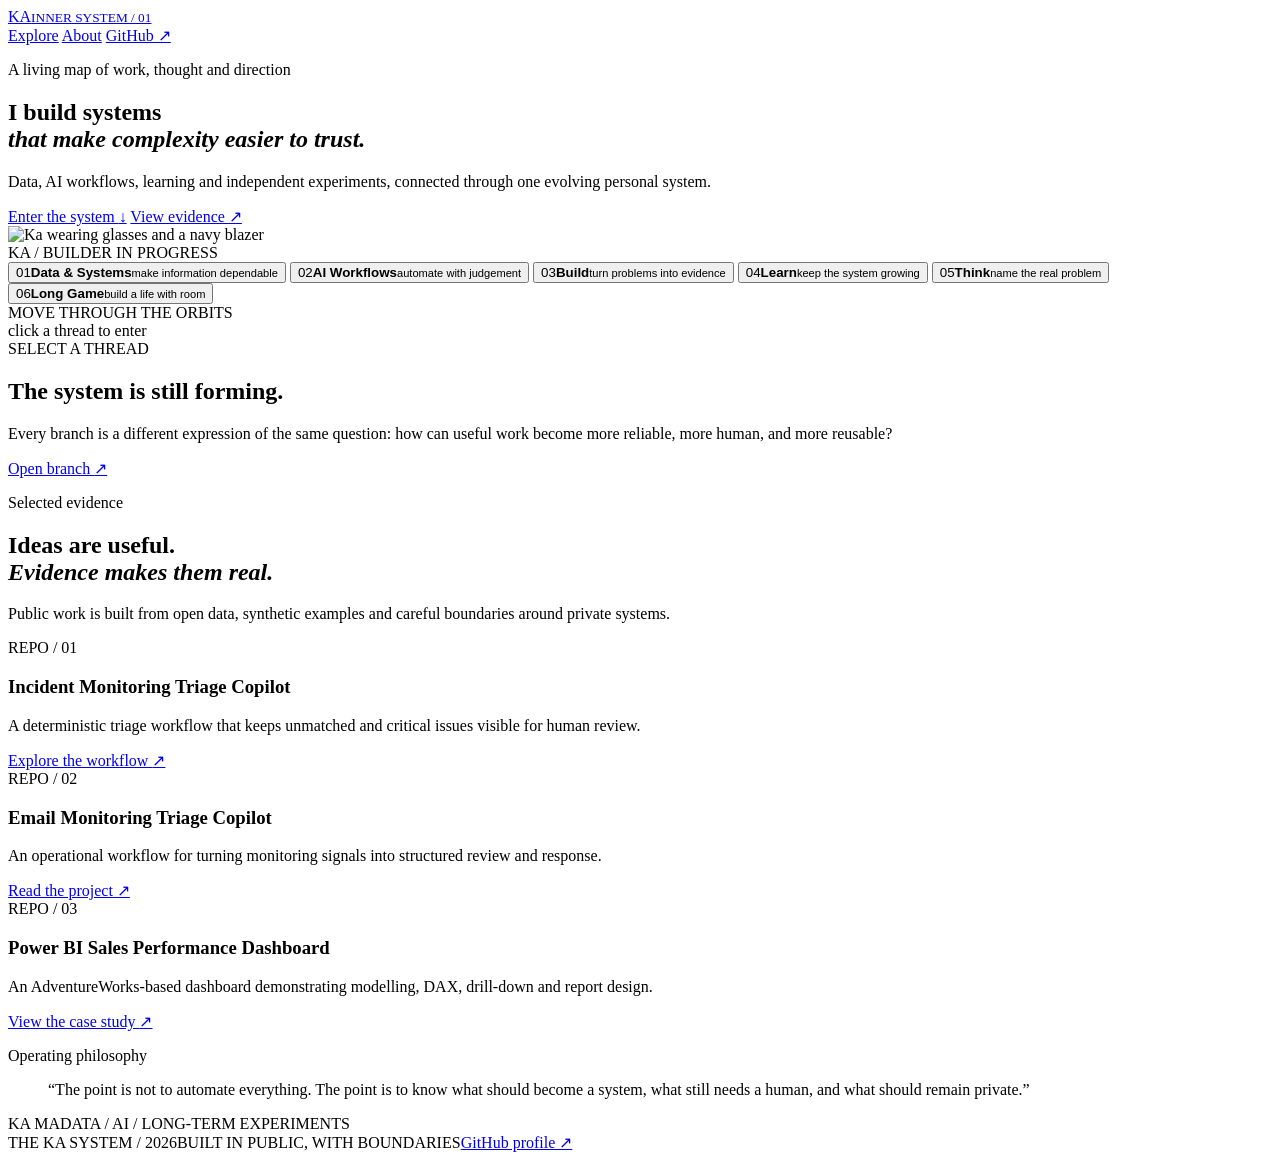
==== index.html @ 52c5c3d7 "Add index.html" ====
<!doctype html>
<html lang="en">
  <head>
    <meta charset="UTF-8" />
    <meta name="viewport" content="width=device-width, initial-scale=1.0" />
    <meta name="description" content="The Ka System: a living map of data, AI workflows, learning, and long-term experiments." />
    <title>The Ka System</title>
    <link rel="preconnect" href="https://fonts.googleapis.com" />
    <link rel="preconnect" href="https://fonts.gstatic.com" crossorigin />
    <link href="https://fonts.googleapis.com/css2?family=DM+Mono:wght@400;500&family=Manrope:wght@400;500;600;700;800&display=swap" rel="stylesheet" />
    <link rel="stylesheet" href="styles.css" />
    <link rel="stylesheet" href="portrait-overrides.css" />
  </head>
  <body>
    <div class="noise" aria-hidden="true"></div>
    <header class="topbar">
      <a class="brand" href="#top" aria-label="The Ka System home"><span>KA</span><small>INNER SYSTEM / 01</small></a>
      <nav class="topnav" aria-label="Primary navigation">
        <a href="#map">Explore</a>
        <a href="about/">About</a>
        <a class="outline-link" href="https://github.com/Ka-Chun-Ma" target="_blank" rel="noreferrer">GitHub ↗</a>
      </nav>
    </header>

    <main id="top">
      <section class="hero" aria-labelledby="hero-title">
        <div class="hero-copy">
          <p class="eyebrow">A living map of work, thought and direction</p>
          <h1 id="hero-title">I build systems<br /><em>that make complexity easier to trust.</em></h1>
          <p class="lede">Data, AI workflows, learning and independent experiments, connected through one evolving personal system.</p>
          <div class="hero-actions">
            <a class="primary-button" href="#map">Enter the system <span>↓</span></a>
            <a class="text-button" href="projects/">View evidence <span>↗</span></a>
          </div>
        </div>

        <div class="scene" id="map" aria-label="Interactive map of Ka's interests">
          <div class="stars" aria-hidden="true"></div>
          <div class="orbit orbit-one"></div>
          <div class="orbit orbit-two"></div>
          <div class="portrait-shell" aria-label="Portrait of Ka">
            <div class="portrait-glow"></div>
            <div class="portrait-frame"><img src="assets/ka-linkedin.png" alt="Ka wearing glasses and a navy blazer" /><span class="portrait-scan"></span></div>
            <span class="portrait-label">KA / BUILDER IN PROGRESS</span>
          </div>

          <button class="node node-data" data-branch="data"><span class="node-number">01</span><strong>Data & Systems</strong><small>make information dependable</small></button>
          <button class="node node-ai" data-branch="ai"><span class="node-number">02</span><strong>AI Workflows</strong><small>automate with judgement</small></button>
          <button class="node node-build" data-branch="build"><span class="node-number">03</span><strong>Build</strong><small>turn problems into evidence</small></button>
          <button class="node node-learn" data-branch="learn"><span class="node-number">04</span><strong>Learn</strong><small>keep the system growing</small></button>
          <button class="node node-think" data-branch="think"><span class="node-number">05</span><strong>Think</strong><small>name the real problem</small></button>
          <button class="node node-life" data-branch="life"><span class="node-number">06</span><strong>Long Game</strong><small>build a life with room</small></button>
          <div class="scene-caption">MOVE THROUGH THE ORBITS<br /><span>click a thread to enter</span></div>
        </div>
      </section>

      <section class="branch-panel" id="branch-panel" aria-live="polite">
        <div class="panel-index" id="panel-index">SELECT A THREAD</div>
        <div><h2 id="panel-title">The system is still forming.</h2><p id="panel-copy">Every branch is a different expression of the same question: how can useful work become more reliable, more human, and more reusable?</p></div>
        <a class="panel-link" id="panel-link" href="#build">Open branch <span>↗</span></a>
      </section>

      <section class="evidence-section" id="build">
        <div class="section-heading"><p class="eyebrow">Selected evidence</p><h2>Ideas are useful.<br /><em>Evidence makes them real.</em></h2><p>Public work is built from open data, synthetic examples and careful boundaries around private systems.</p></div>
        <div class="evidence-grid">
          <article class="evidence-card featured"><span class="card-tag">REPO / 01</span><h3>Incident Monitoring Triage Copilot</h3><p>A deterministic triage workflow that keeps unmatched and critical issues visible for human review.</p><a href="workflows/incident-triage/">Explore the workflow <span>↗</span></a></article>
          <article class="evidence-card"><span class="card-tag">REPO / 02</span><h3>Email Monitoring Triage Copilot</h3><p>An operational workflow for turning monitoring signals into structured review and response.</p><a href="projects/email-monitoring-triage-copilot/">Read the project <span>↗</span></a></article>
          <article class="evidence-card"><span class="card-tag">REPO / 03</span><h3>Power BI Sales Performance Dashboard</h3><p>An AdventureWorks-based dashboard demonstrating modelling, DAX, drill-down and report design.</p><a href="projects/powerbi-sales-performance-dashboard/">View the case study <span>↗</span></a></article>
        </div>
      </section>

      <section class="manifesto" id="about"><p class="eyebrow">Operating philosophy</p><blockquote>“The point is not to automate everything. The point is to know what should become a system, what still needs a human, and what should remain private.”</blockquote><div class="manifesto-meta"><span>KA MA</span><span>DATA / AI / LONG-TERM EXPERIMENTS</span></div></section>
    </main>

    <footer><span>THE KA SYSTEM / 2026</span><span>BUILT IN PUBLIC, WITH BOUNDARIES</span><a href="https://github.com/Ka-Chun-Ma" target="_blank" rel="noreferrer">GitHub profile ↗</a></footer>
    <script src="script.js"></script>
  </body>
</html>
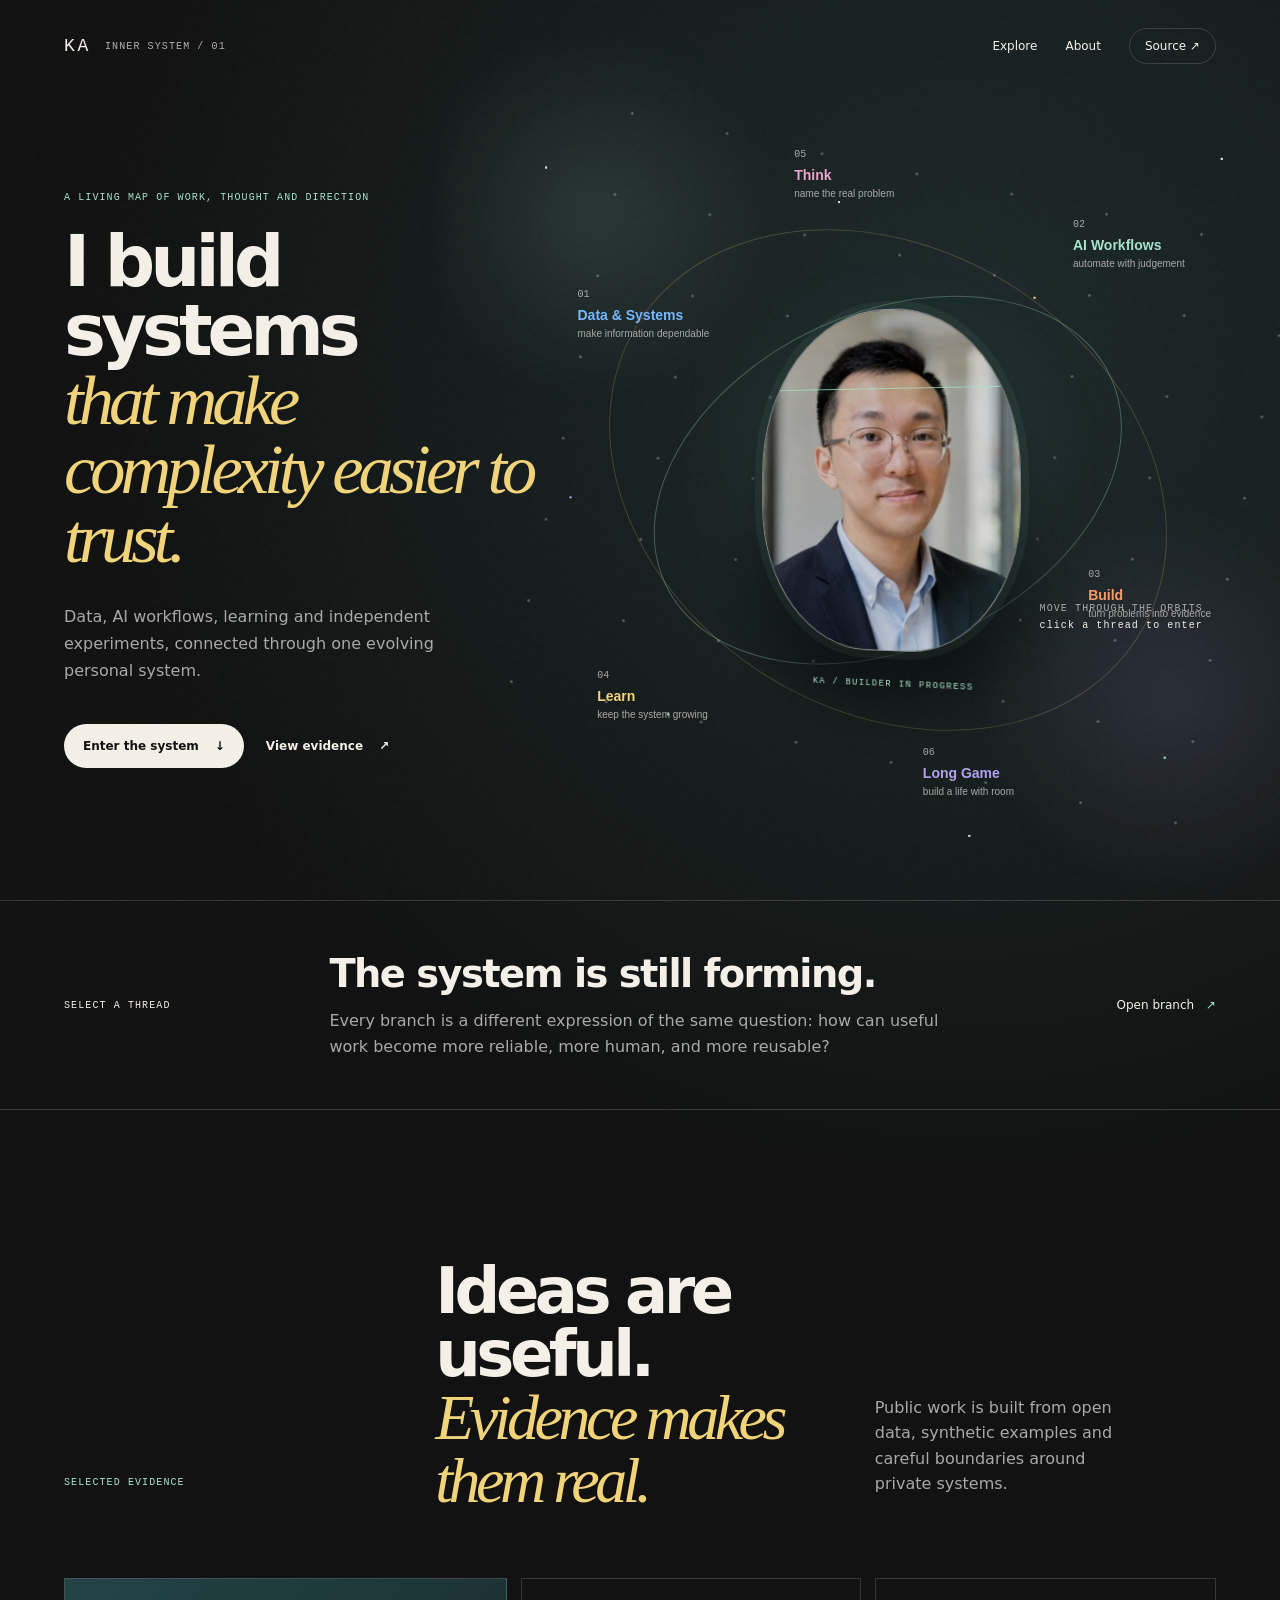
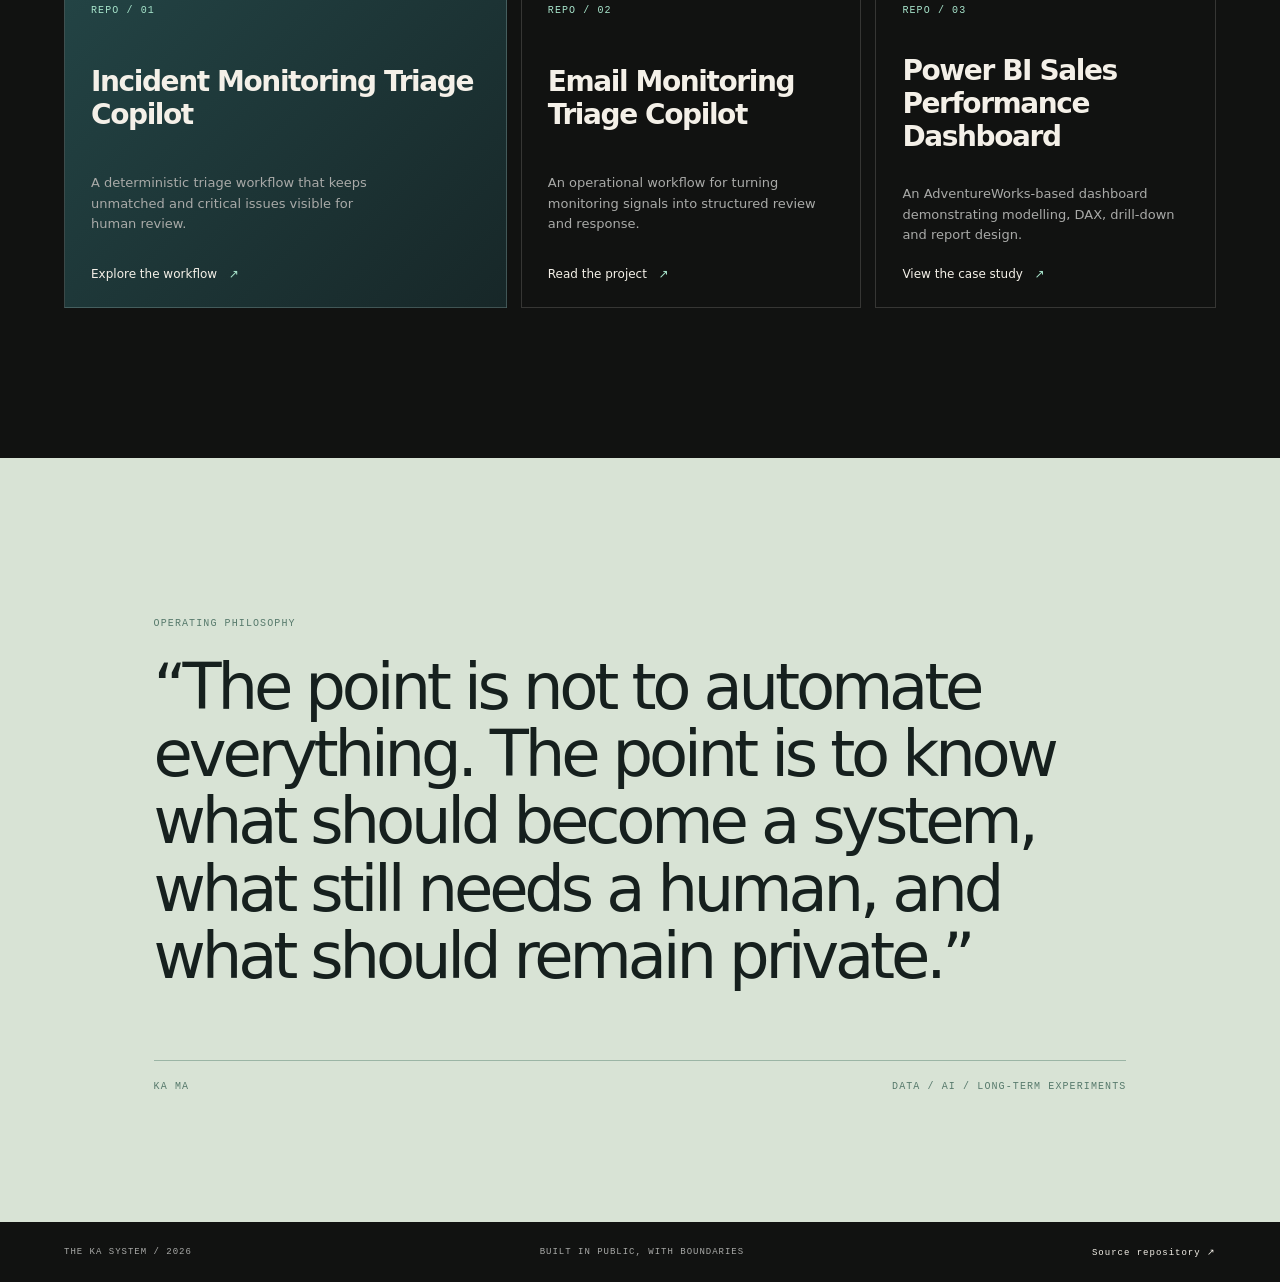
==== commit f31762a7: "Point homepage source links to this repository" ====
--- a/index.html
+++ b/index.html
@@ -18,7 +18,7 @@
       <nav class="topnav" aria-label="Primary navigation">
         <a href="#map">Explore</a>
         <a href="about/">About</a>
-        <a class="outline-link" href="https://github.com/Ka-Chun-Ma" target="_blank" rel="noreferrer">GitHub ↗</a>
+        <a class="outline-link" href="https://github.com/Ka-Chun-Ma/the-ka-system" target="_blank" rel="noreferrer">Source ↗</a>
       </nav>
     </header>
 
@@ -72,7 +72,7 @@
       <section class="manifesto" id="about"><p class="eyebrow">Operating philosophy</p><blockquote>“The point is not to automate everything. The point is to know what should become a system, what still needs a human, and what should remain private.”</blockquote><div class="manifesto-meta"><span>KA MA</span><span>DATA / AI / LONG-TERM EXPERIMENTS</span></div></section>
     </main>
 
-    <footer><span>THE KA SYSTEM / 2026</span><span>BUILT IN PUBLIC, WITH BOUNDARIES</span><a href="https://github.com/Ka-Chun-Ma" target="_blank" rel="noreferrer">GitHub profile ↗</a></footer>
+    <footer><span>THE KA SYSTEM / 2026</span><span>BUILT IN PUBLIC, WITH BOUNDARIES</span><a href="https://github.com/Ka-Chun-Ma/the-ka-system" target="_blank" rel="noreferrer">Source repository ↗</a></footer>
     <script src="script.js"></script>
   </body>
 </html>
--- a/styles.css
+++ b/styles.css
@@ -0,0 +1 @@
+:root{--ink:#f4f0e8;--muted:#a9aaa8;--line:rgba(244,240,232,.16);--bg:#111211;--blue:#78b8ff;--mint:#a7e4cb;--orange:#ff9c68;--yellow:#f1d47a;--pink:#e7a6cc;--violet:#b6a2f4}*{box-sizing:border-box}html{scroll-behavior:smooth}body{margin:0;background:radial-gradient(circle at 75% 12%,#1d2a2b 0,#111211 32%,#111211 100%);color:var(--ink);font-family:Manrope,system-ui,sans-serif;overflow-x:hidden}.noise{position:fixed;inset:0;pointer-events:none;opacity:.055;z-index:20;background-image:url("data:image/svg+xml,%3Csvg viewBox='0 0 180 180' xmlns='http://www.w3.org/2000/svg'%3E%3Cfilter id='n'%3E%3CfeTurbulence type='fractalNoise' baseFrequency='.9' numOctaves='3' stitchTiles='stitch'/%3E%3C/filter%3E%3Crect width='100%25' height='100%25' filter='url(%23n)' opacity='.35'/%3E%3C/svg%3E")}.topbar{position:fixed;top:0;left:0;right:0;z-index:10;display:flex;align-items:center;justify-content:space-between;padding:28px 5vw;color:var(--ink);mix-blend-mode:screen}.brand{display:flex;align-items:center;gap:14px;color:inherit;text-decoration:none;font-family:'DM Mono',monospace}.brand span{font-size:18px;letter-spacing:.15em}.brand small,.eyebrow,.card-tag,.panel-index,.scene-caption,.manifesto-meta,footer{font-family:'DM Mono',monospace;letter-spacing:.11em;font-size:10px}.brand small{color:var(--muted)}.topnav{display:flex;gap:28px;align-items:center;font-size:12px}.topnav a{color:inherit;text-decoration:none}.outline-link{border:1px solid var(--line);border-radius:100px;padding:10px 15px}.hero{min-height:100vh;display:grid;grid-template-columns:43% 57%;align-items:center;padding:130px 5vw 70px;max-width:1600px;margin:auto}.hero-copy{position:relative;z-index:2;max-width:600px}.eyebrow{color:var(--mint);text-transform:uppercase;margin:0 0 25px}.hero h1{font-size:clamp(42px,5.5vw,86px);line-height:.98;letter-spacing:-.07em;margin:0 0 30px;font-weight:700}.hero h1 em,.evidence-section h2 em{font-family:Georgia,serif;font-weight:400;color:var(--yellow)}.lede{max-width:430px;font-size:16px;line-height:1.7;color:var(--muted)}.hero-actions{display:flex;gap:22px;align-items:center;margin-top:40px}.primary-button,.text-button{display:inline-flex;align-items:center;gap:16px;text-decoration:none;color:var(--bg);font-size:12px;font-weight:700}.primary-button{padding:15px 19px;border-radius:100px;background:var(--ink)}.text-button{color:var(--ink)}.scene{height:min(700px,75vw);min-height:520px;position:relative;perspective:1000px}.orbit{position:absolute;border:1px solid var(--line);border-radius:50%;left:50%;top:50%;transform:translate(-50%,-50%) rotate(-18deg);pointer-events:none}.orbit-one{width:75%;height:48%;border-color:rgba(167,228,203,.32);transform:translate(-50%,-50%) rotate(-25deg)}.orbit-two{width:90%;height:66%;border-color:rgba(241,212,122,.2);transform:translate(-50%,-50%) rotate(32deg)}.portrait-shell{position:absolute;left:50%;top:50%;width:250px;height:330px;transform:translate(-50%,-50%) rotateY(-12deg);transform-style:preserve-3d;filter:drop-shadow(0 35px 35px rgba(0,0,0,.35))}.portrait-glow{position:absolute;inset:20px -20px;background:radial-gradient(circle,#a7e4cb55,transparent 68%);filter:blur(25px)}.portrait{position:absolute;inset:0}.portrait-head{position:absolute;width:148px;height:190px;left:51px;top:34px;border-radius:48% 48% 45% 45%;background:linear-gradient(115deg,#f5c6a2,#b97768 65%,#754a55);box-shadow:inset -20px -12px 30px #502f42, inset 14px 8px 18px #ffe0b9;z-index:2}.hair{position:absolute;left:-4px;top:-10px;width:155px;height:83px;border-radius:55% 45% 25% 25%;background:#2b202a;transform:rotate(3deg);box-shadow:inset -14px -7px 14px #120f16}.portrait-ear{position:absolute;top:107px;width:27px;height:48px;border-radius:50%;background:#bb7b70}.portrait-ear.left{left:39px}.portrait-ear.right{right:39px}.brow{position:absolute;top:69px;width:34px;height:7px;border-top:4px solid #4c3034;border-radius:50%}.brow.left{left:27px;transform:rotate(-5deg)}.brow.right{right:27px;transform:rotate(5deg)}.eye{position:absolute;top:82px;width:13px;height:8px;border-radius:50%;background:#181719}.eye.left{left:38px}.eye.right{right:38px}.nose{position:absolute;top:86px;left:67px;width:13px;height:48px;border-right:2px solid #a15e5d;border-radius:50%}.mouth{position:absolute;top:148px;left:58px;width:33px;height:10px;border-bottom:3px solid #713c4b;border-radius:50%}.portrait-neck{position:absolute;left:91px;top:197px;width:68px;height:66px;background:linear-gradient(90deg,#9d625e,#d69a7b,#754a55);z-index:1}.portrait-shoulder{position:absolute;left:34px;top:244px;width:190px;height:80px;border-radius:55% 55% 20% 20%;background:linear-gradient(125deg,#5d7e82,#203538 65%,#152124);box-shadow:inset 18px 8px 25px #9bc8b655}.portrait-label{position:absolute;bottom:-33px;left:80px;color:var(--muted);font:10px 'DM Mono',monospace;letter-spacing:.2em}.node{position:absolute;border:0;background:none;color:var(--ink);text-align:left;cursor:pointer;z-index:3;padding:5px;transition:transform .35s ease,color .35s ease}.node:hover,.node:focus-visible{transform:scale(1.08);color:var(--mint);outline:none}.node-number{display:block;color:var(--muted);font:10px 'DM Mono',monospace;margin-bottom:7px}.node strong{display:block;font-size:14px}.node small{display:block;color:var(--muted);font-size:10px;margin-top:5px}.node-data{left:2%;top:22%;color:var(--blue)}.node-ai{right:4%;top:12%;color:var(--mint)}.node-build{right:0;top:62%;color:var(--orange)}.node-learn{left:5%;bottom:15%;color:var(--yellow)}.node-think{left:35%;top:2%;color:var(--pink)}.node-life{right:30%;bottom:4%;color:var(--violet)}.scene-caption{position:absolute;right:2%;bottom:28%;color:var(--muted);line-height:1.7}.scene-caption span{color:var(--ink)}.branch-panel{border-top:1px solid var(--line);border-bottom:1px solid var(--line);display:grid;grid-template-columns:20% 1fr auto;gap:35px;align-items:center;padding:50px 5vw;max-width:1600px;margin:auto}.branch-panel h2{font-size:clamp(26px,3vw,46px);letter-spacing:-.04em;margin:0 0 12px}.branch-panel p{color:var(--muted);max-width:650px;line-height:1.6;margin:0}.panel-link,.evidence-card a{color:var(--ink);text-decoration:none;font-size:12px;white-space:nowrap}.panel-link span,.evidence-card a span{color:var(--mint);padding-left:8px}.evidence-section{padding:150px 5vw;max-width:1600px;margin:auto}.section-heading{display:grid;grid-template-columns:1fr 1.2fr 1fr;gap:30px;align-items:end;margin-bottom:65px}.section-heading h2{font-size:clamp(36px,5vw,72px);line-height:.98;letter-spacing:-.07em;margin:0}.section-heading>p:last-child{color:var(--muted);line-height:1.6;max-width:270px}.evidence-grid{display:grid;grid-template-columns:1.3fr 1fr 1fr;gap:14px}.evidence-card{min-height:330px;border:1px solid var(--line);padding:26px;display:flex;flex-direction:column;justify-content:space-between;transition:background .3s,transform .3s}.evidence-card:hover{background:rgba(167,228,203,.06);transform:translateY(-5px)}.evidence-card.featured{background:linear-gradient(135deg,#234445,#172728)}.card-tag{color:var(--mint)}.evidence-card h3{font-size:28px;letter-spacing:-.05em;margin:30px 0 10px}.evidence-card p{color:var(--muted);line-height:1.6;font-size:13px;max-width:310px}.manifesto{padding:160px 12vw 130px;background:#d8e3d5;color:#16201e}.manifesto .eyebrow{color:#577a6c}.manifesto blockquote{font-size:clamp(32px,5vw,76px);line-height:1.05;letter-spacing:-.065em;max-width:1100px;margin:0 0 70px}.manifesto-meta{display:flex;justify-content:space-between;color:#577a6c;border-top:1px solid #9bb5a5;padding-top:20px}footer{display:flex;justify-content:space-between;padding:25px 5vw;color:var(--muted);font-size:9px}footer a{color:var(--ink);text-decoration:none}@media(max-width:900px){.hero{display:block;padding-top:150px}.hero-copy{margin-bottom:35px}.scene{height:600px;min-height:0}.branch-panel{grid-template-columns:1fr;gap:18px}.section-heading{grid-template-columns:1fr;gap:20px}.evidence-grid{grid-template-columns:1fr}.topnav a:not(.outline-link){display:none}}@media(max-width:560px){.topbar{padding:20px 22px}.hero{padding-left:22px;padding-right:22px}.hero h1{font-size:48px}.scene{height:540px;transform:scale(.92);transform-origin:top center;margin-bottom:-45px}.portrait-shell{transform:translate(-50%,-50%) rotateY(-12deg) scale(.82)}.node strong{font-size:12px}.node small{display:none}.node-data{left:-2%}.node-ai{right:-1%}.node-build{right:-7%}.node-think{left:31%}.node-life{right:24%}.branch-panel,.evidence-section{padding-left:22px;padding-right:22px}.manifesto{padding:100px 22px}.manifesto-meta{flex-direction:column;gap:10px}footer{padding:22px;flex-wrap:wrap;gap:12px}}
--- a/portrait-overrides.css
+++ b/portrait-overrides.css
@@ -0,0 +1,16 @@
+/* Portrait and starfield layer */
+.scene{isolation:isolate;overflow:visible}
+.scene::before{content:"";position:absolute;inset:-18%;z-index:-3;background:radial-gradient(circle at 50% 50%,rgba(90,164,190,.16),transparent 33%),radial-gradient(circle at 17% 22%,rgba(167,228,203,.12),transparent 18%),radial-gradient(circle at 82% 73%,rgba(182,162,244,.12),transparent 20%);filter:blur(10px)}
+.stars{position:absolute;inset:-12%;z-index:-2;opacity:.8;background-image:radial-gradient(circle at 8% 14%,#fff 0 1px,transparent 1.5px),radial-gradient(circle at 23% 77%,#a7e4cb 0 1px,transparent 1.7px),radial-gradient(circle at 44% 18%,#fff 0 1px,transparent 1.4px),radial-gradient(circle at 68% 29%,#f1d47a 0 1px,transparent 1.5px),radial-gradient(circle at 91% 13%,#fff 0 1px,transparent 1.6px),radial-gradient(circle at 84% 82%,#a7e4cb 0 1px,transparent 1.7px),radial-gradient(circle at 11% 52%,#b6a2f4 0 1px,transparent 1.5px),radial-gradient(circle at 60% 91%,#fff 0 1px,transparent 1.4px);animation:drift 18s ease-in-out infinite alternate}
+.stars::after{content:"";position:absolute;inset:10% 4%;background-image:radial-gradient(circle,#fff 0 1px,transparent 1.6px);background-size:97px 83px;opacity:.35;transform:rotate(12deg)}
+@keyframes drift{from{transform:translate3d(-5px,3px,0) scale(1)}to{transform:translate3d(7px,-5px,0) scale(1.04)}}
+.portrait-shell{width:264px;height:342px;transform:translate(-50%,-50%) rotateY(-12deg);transition:transform .25s ease;z-index:4}
+.portrait-glow{inset:-30px;background:radial-gradient(circle,rgba(120,184,255,.24),rgba(167,228,203,.12) 38%,transparent 70%);filter:blur(24px)}
+.portrait-frame{position:absolute;inset:0;overflow:hidden;border:1px solid rgba(244,240,232,.55);border-radius:48% 48% 42% 42%;background:#172426;box-shadow:0 0 0 8px rgba(167,228,203,.06),0 25px 65px rgba(0,0,0,.55),inset 0 0 35px rgba(167,228,203,.22);transform:translateZ(22px)}
+.portrait-frame::before{content:"";position:absolute;inset:0;z-index:2;background:linear-gradient(125deg,rgba(255,255,255,.23),transparent 25%,transparent 70%,rgba(78,210,194,.18));mix-blend-mode:screen;pointer-events:none}
+.portrait-frame img{width:100%;height:100%;object-fit:cover;object-position:center top;filter:saturate(.82) contrast(1.04) brightness(.9)}
+.portrait-scan{position:absolute;left:0;right:0;top:23%;height:1px;background:rgba(167,228,203,.75);box-shadow:0 0 12px rgba(167,228,203,.9);z-index:3;animation:scan 5s ease-in-out infinite}
+@keyframes scan{0%,100%{top:22%;opacity:.2}45%{top:75%;opacity:.8}}
+.portrait-label{left:54px;bottom:-38px;color:var(--mint);font-size:9px;letter-spacing:.16em;white-space:nowrap}
+.scene-caption{z-index:5}
+@media(max-width:560px){.portrait-shell{transform:translate(-50%,-50%) rotateY(-12deg) scale(.82)}}
